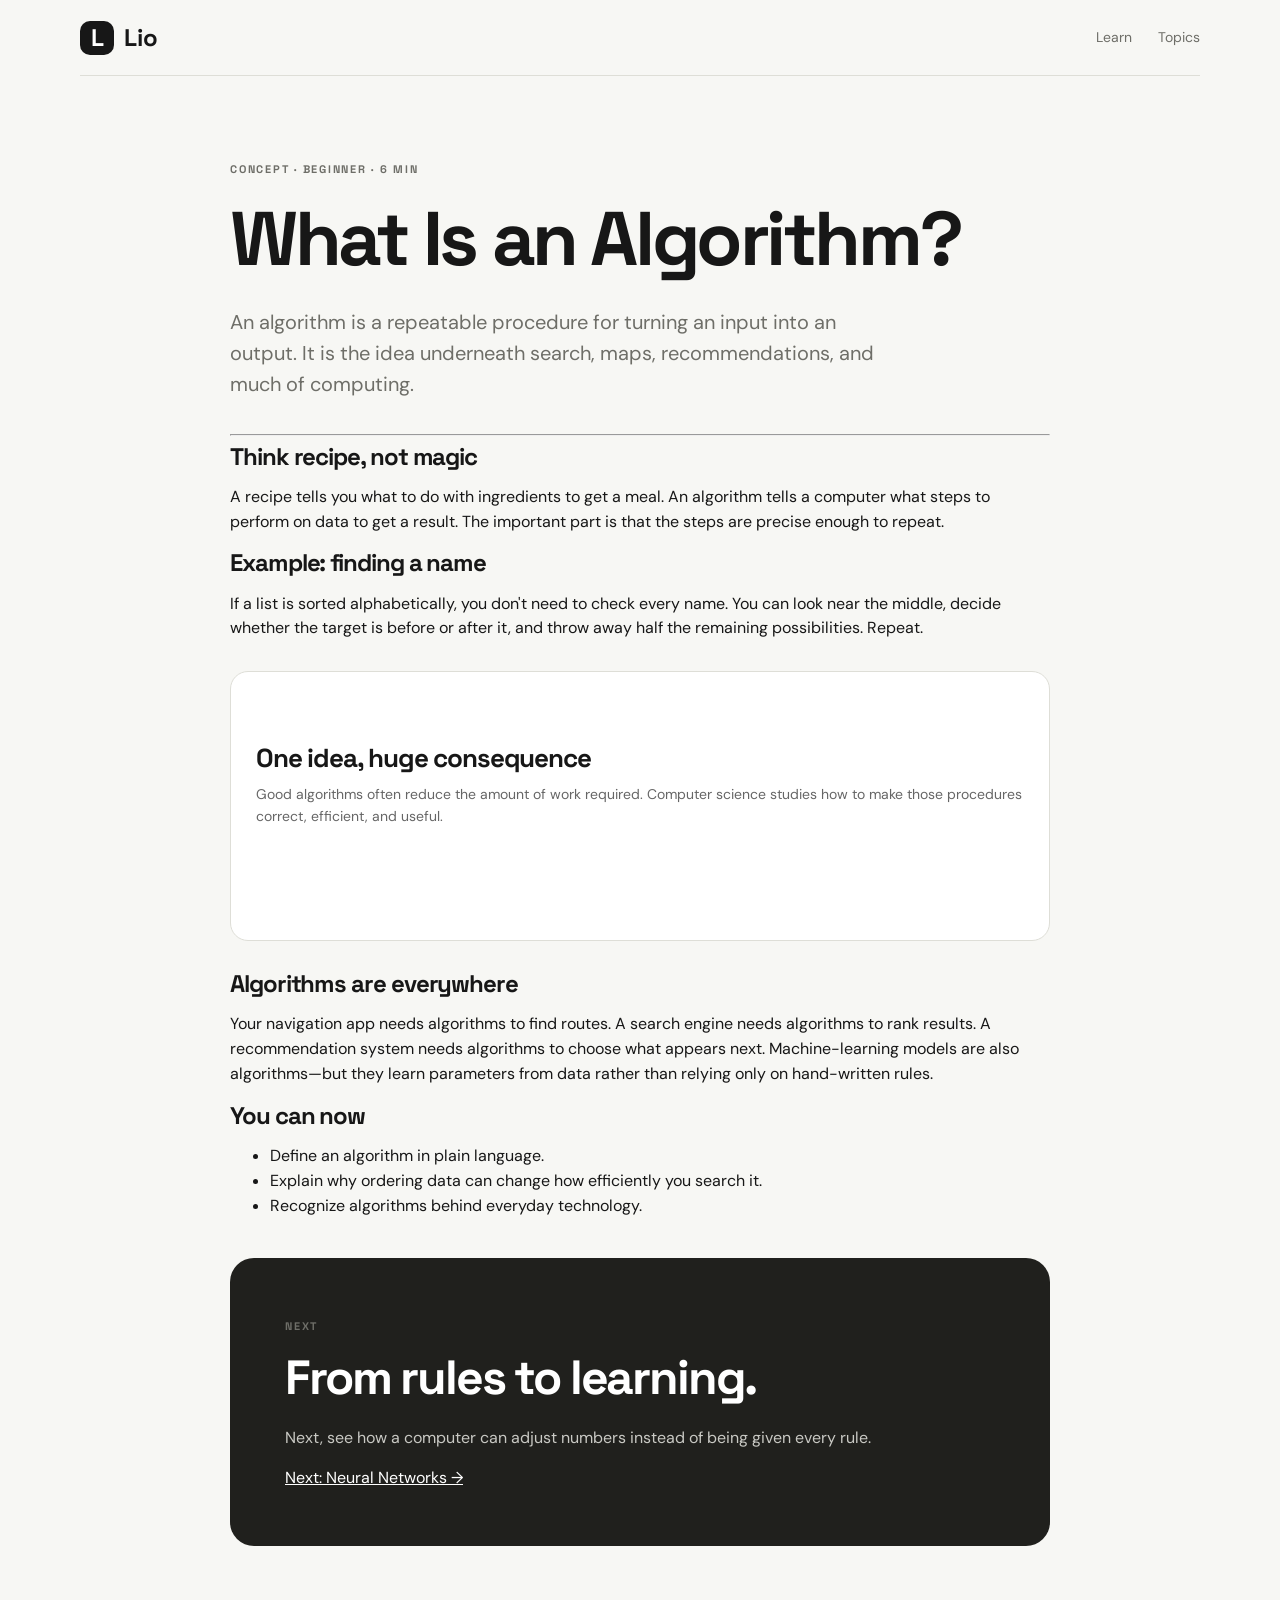
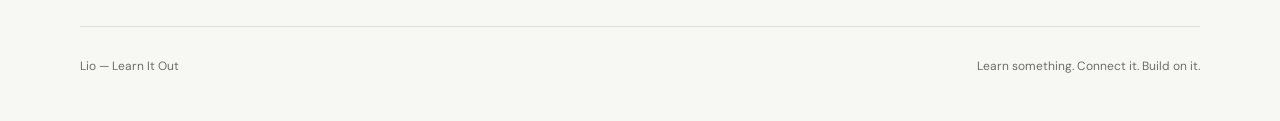
==== articles/algorithms.html @ 34b7eea7 "Add beginner algorithms lesson" ====
<!doctype html><html lang="en"><head><meta charset="utf-8"><meta name="viewport" content="width=device-width,initial-scale=1"><title>What Is an Algorithm? — Lio</title><link rel="stylesheet" href="../styles.css"></head><body><header class="nav wrap"><a class="brand" href="../index.html"><span class="logo">L</span><span>Lio</span></a><nav><a href="../index.html#learn">Learn</a><a href="../index.html#topics">Topics</a></nav></header><main class="wrap" style="max-width:820px"><article style="padding:80px 0"><span class="kicker">CONCEPT · BEGINNER · 6 MIN</span><h1 style="font-size:clamp(44px,7vw,76px);margin-top:18px">What Is an Algorithm?</h1><p class="hero-copy">An algorithm is a repeatable procedure for turning an input into an output. It is the idea underneath search, maps, recommendations, and much of computing.</p><hr><h2>Think recipe, not magic</h2><p>A recipe tells you what to do with ingredients to get a meal. An algorithm tells a computer what steps to perform on data to get a result. The important part is that the steps are precise enough to repeat.</p><h2>Example: finding a name</h2><p>If a list is sorted alphabetically, you don't need to check every name. You can look near the middle, decide whether the target is before or after it, and throw away half the remaining possibilities. Repeat.</p><div class="card" style="margin:30px 0"><h3>One idea, huge consequence</h3><p>Good algorithms often reduce the amount of work required. Computer science studies how to make those procedures correct, efficient, and useful.</p></div><h2>Algorithms are everywhere</h2><p>Your navigation app needs algorithms to find routes. A search engine needs algorithms to rank results. A recommendation system needs algorithms to choose what appears next. Machine-learning models are also algorithms—but they learn parameters from data rather than relying only on hand-written rules.</p><h2>You can now</h2><ul><li>Define an algorithm in plain language.</li><li>Explain why ordering data can change how efficiently you search it.</li><li>Recognize algorithms behind everyday technology.</li></ul><div class="about-box" style="margin-top:40px"><span class="kicker">NEXT</span><h2>From rules to learning.</h2><p>Next, see how a computer can adjust numbers instead of being given every rule.</p><a style="color:white" href="neural-networks.html">Next: Neural Networks →</a></div></article></main><footer class="wrap footer"><span>Lio — Learn It Out</span><span>Learn something. Connect it. Build on it.</span></footer></body></html>
---- styles.css ----
@import url('https://fonts.googleapis.com/css2?family=DM+Sans:wght@400;500;600;700&family=Space+Grotesk:wght@500;600;700&display=swap');
:root{--bg:#f7f7f4;--ink:#171717;--muted:#6e6e68;--line:#deded7;--card:#fff;--accent:#b8ef45;--accent2:#d9c7ff;--dark:#20201d}*{box-sizing:border-box}html{scroll-behavior:smooth}body{margin:0;background:var(--bg);color:var(--ink);font-family:'DM Sans',sans-serif;line-height:1.55}.wrap{width:min(1120px,calc(100% - 40px));margin:auto}.nav{height:76px;display:flex;align-items:center;justify-content:space-between;border-bottom:1px solid var(--line)}.brand{display:flex;align-items:center;gap:10px;color:inherit;text-decoration:none;font:700 24px 'Space Grotesk'}.logo{width:34px;height:34px;display:grid;place-items:center;border-radius:10px;background:var(--ink);color:white}.nav nav{display:flex;gap:26px}.nav nav a,.quiet{color:var(--muted);text-decoration:none;font-size:14px}.nav nav a:hover,.quiet:hover{color:var(--ink)}.hero{padding:105px 0 92px}.eyebrow,.kicker{font:700 11px 'Space Grotesk';letter-spacing:.16em;color:var(--muted)}h1,h2,h3{font-family:'Space Grotesk';line-height:1.05;letter-spacing:-.045em;margin:0}h1{font-size:clamp(52px,8vw,92px);max-width:900px;margin-top:18px}h1 em,h2 em{font-style:normal;background:var(--accent);padding:0 .08em}.hero-copy{font-size:20px;color:var(--muted);max-width:650px;margin:28px 0 34px}.hero-actions{display:flex;align-items:center;gap:22px}.primary{border:0;background:var(--dark);color:#fff;padding:15px 20px;border-radius:12px;font:600 14px 'DM Sans';cursor:pointer;transition:.2s}.primary:hover{transform:translateY(-2px);box-shadow:0 8px 20px #0002}.primary span{margin-left:14px}.signal{margin-top:32px;color:var(--muted);font-size:12px;display:flex;align-items:center;gap:8px}.signal span{width:7px;height:7px;border-radius:50%;background:#7dbd19}.path{padding:70px 0}.section-head{display:flex;justify-content:space-between;align-items:end;gap:30px;margin-bottom:30px}.section-head h2{font-size:44px;margin-top:10px}.section-head h2 span{color:var(--muted)}.section-head p{max-width:390px;color:var(--muted);font-size:14px}.cards{display:grid;grid-template-columns:1.25fr 1fr 1fr;gap:14px}.card{background:var(--card);border:1px solid var(--line);border-radius:18px;padding:25px;min-height:270px;display:flex;flex-direction:column;transition:.2s}.card:hover{transform:translateY(-4px);box-shadow:0 15px 35px #0000000c}.card.featured{background:var(--accent)}.card-top{display:flex;justify-content:space-between;color:#666;font-size:12px}.tag{font-weight:700;letter-spacing:.08em;font-size:10px}.card h3{font-size:26px;margin:48px 0 12px}.card p{font-size:14px;color:#666;margin:0}.card.featured p{color:#303029}.card a{margin-top:auto;color:inherit;text-decoration:none;font-weight:700;font-size:13px}.topics{padding:75px 0}.topic-grid{display:grid;grid-template-columns:repeat(3,1fr);gap:10px}.topic-grid button{border:1px solid var(--line);background:transparent;border-radius:14px;padding:21px;text-align:left;font:600 15px 'DM Sans';cursor:pointer;display:flex;justify-content:space-between}.topic-grid button:hover{background:#fff}.about{padding:70px 0}.about-box{background:var(--dark);color:#fff;border-radius:24px;padding:55px;max-width:850px}.about-box h2{font-size:48px;margin:15px 0 22px}.about-box p{color:#c9c9c4;max-width:650px}.footer{padding:30px 0 45px;border-top:1px solid var(--line);display:flex;justify-content:space-between;color:var(--muted);font-size:12px}.modal{position:fixed;inset:0;background:#0008;display:grid;place-items:center;padding:20px;z-index:5}.modal.hidden{display:none}.modal-card{position:relative;background:var(--bg);width:min(560px,100%);border-radius:22px;padding:34px}.modal-card h2{font-size:38px;margin:10px 0}.modal-card p{color:var(--muted)}.close{position:absolute;right:18px;top:14px;border:0;background:transparent;font-size:28px;cursor:pointer}.choices{display:grid;grid-template-columns:1fr 1fr;gap:9px;margin:25px 0}.choices button{padding:13px;border:1px solid var(--line);background:#fff;border-radius:10px;text-align:left;cursor:pointer}.choices button.selected{background:var(--accent);border-color:var(--ink)}.full{width:100%}@media(max-width:800px){.nav nav{display:none}.hero{padding:70px 0}.cards,.topic-grid{grid-template-columns:1fr}.section-head{display:block}.section-head p{margin-top:18px}.about-box{padding:34px}.about-box h2{font-size:38px}.footer{display:block}.footer span+span{display:block;margin-top:8px}}
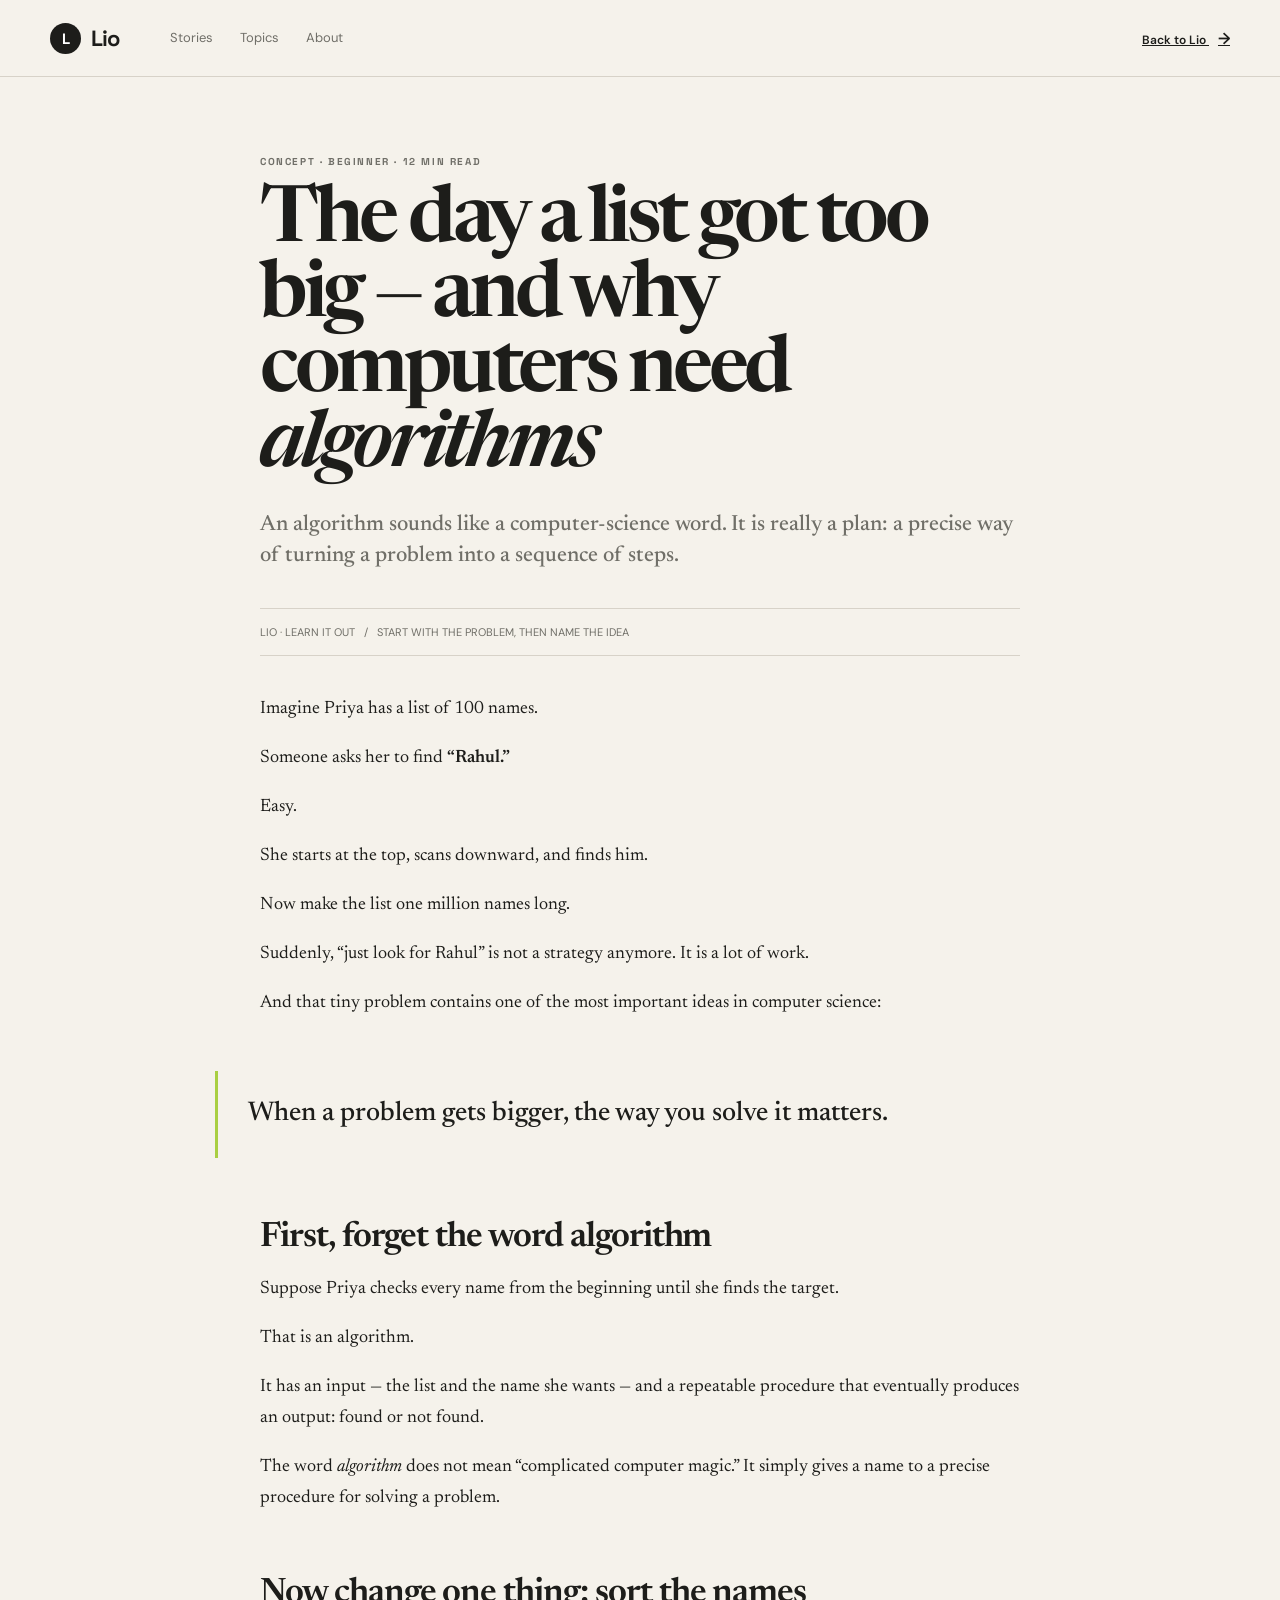
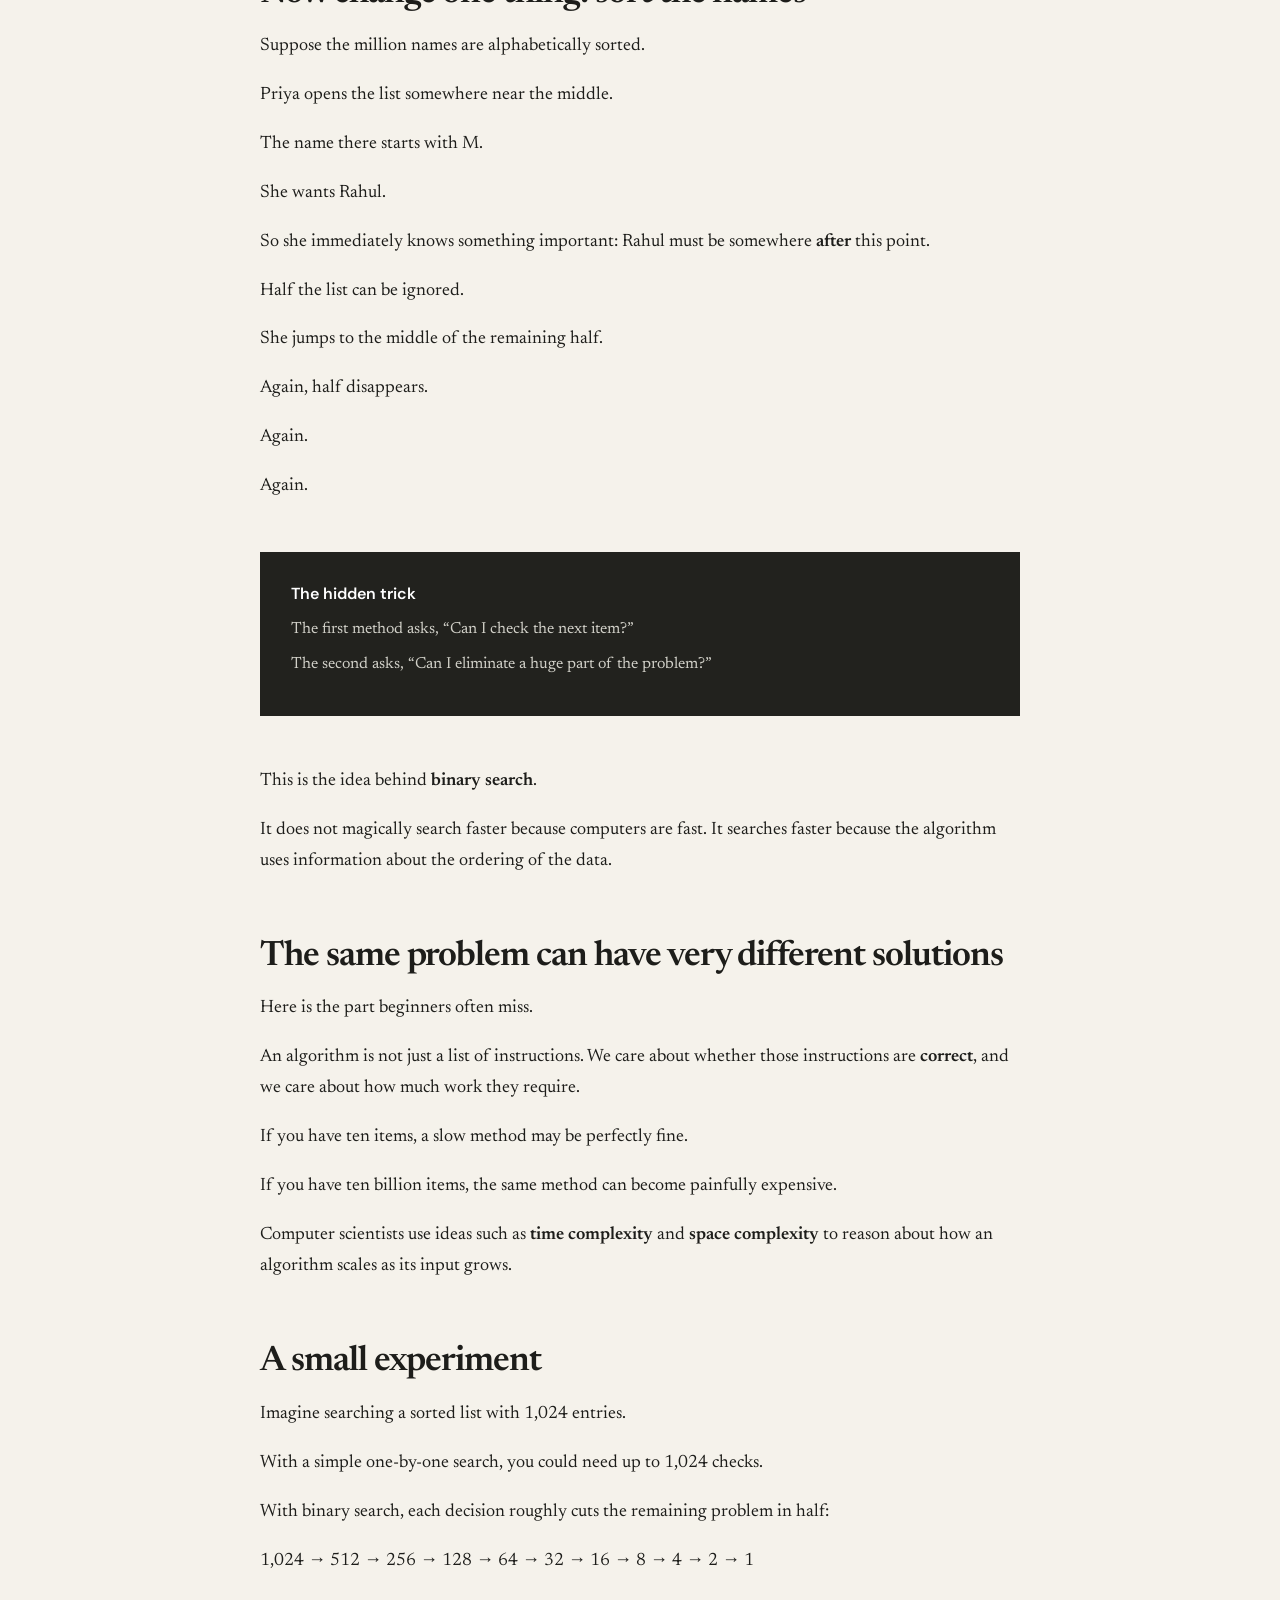
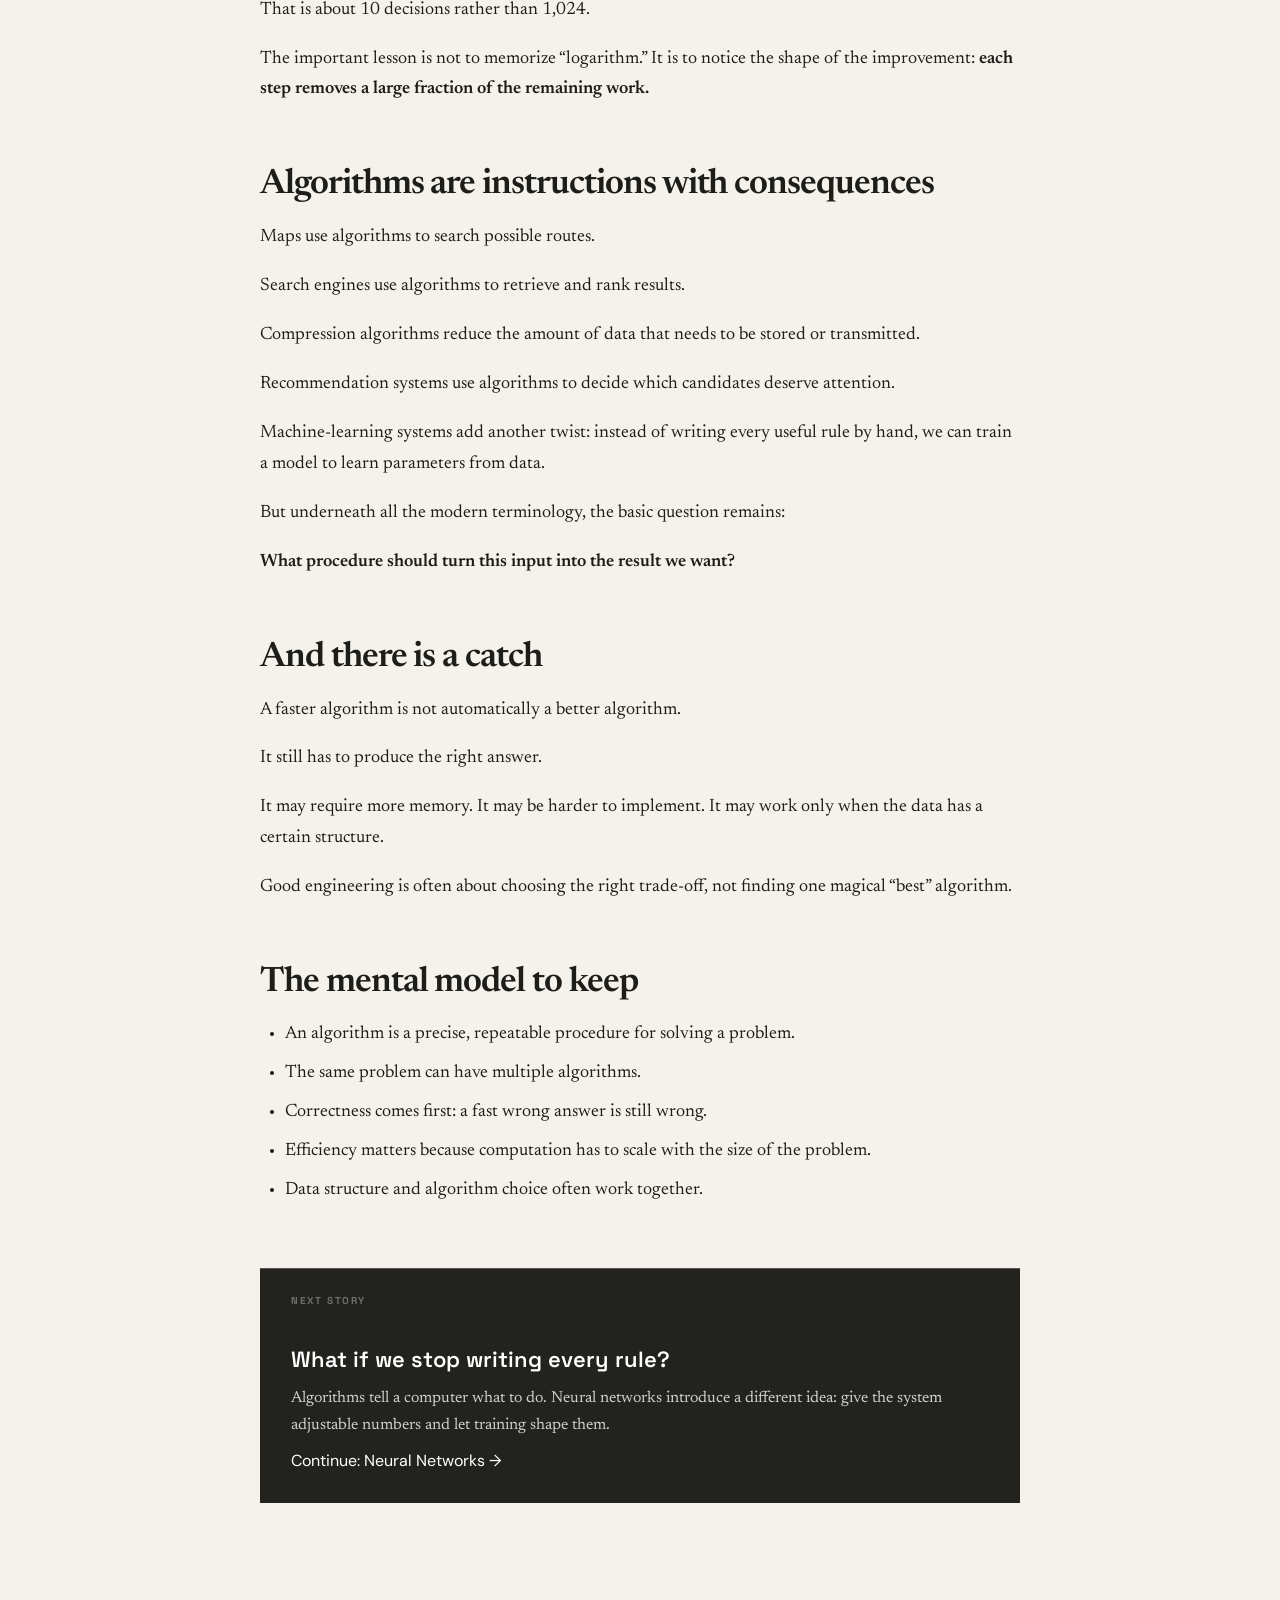
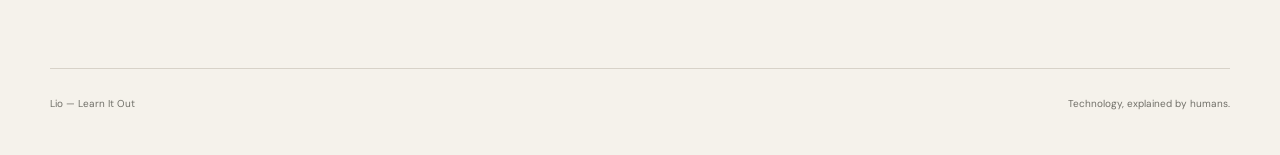
==== commit 4da5cc08: "Rewrite algorithm article as story-driven learning experience" ====
--- a/articles/algorithms.html
+++ b/articles/algorithms.html
@@ -1 +1,91 @@
-<!doctype html><html lang="en"><head><meta charset="utf-8"><meta name="viewport" content="width=device-width,initial-scale=1"><title>What Is an Algorithm? — Lio</title><link rel="stylesheet" href="../styles.css"></head><body><header class="nav wrap"><a class="brand" href="../index.html"><span class="logo">L</span><span>Lio</span></a><nav><a href="../index.html#learn">Learn</a><a href="../index.html#topics">Topics</a></nav></header><main class="wrap" style="max-width:820px"><article style="padding:80px 0"><span class="kicker">CONCEPT · BEGINNER · 6 MIN</span><h1 style="font-size:clamp(44px,7vw,76px);margin-top:18px">What Is an Algorithm?</h1><p class="hero-copy">An algorithm is a repeatable procedure for turning an input into an output. It is the idea underneath search, maps, recommendations, and much of computing.</p><hr><h2>Think recipe, not magic</h2><p>A recipe tells you what to do with ingredients to get a meal. An algorithm tells a computer what steps to perform on data to get a result. The important part is that the steps are precise enough to repeat.</p><h2>Example: finding a name</h2><p>If a list is sorted alphabetically, you don't need to check every name. You can look near the middle, decide whether the target is before or after it, and throw away half the remaining possibilities. Repeat.</p><div class="card" style="margin:30px 0"><h3>One idea, huge consequence</h3><p>Good algorithms often reduce the amount of work required. Computer science studies how to make those procedures correct, efficient, and useful.</p></div><h2>Algorithms are everywhere</h2><p>Your navigation app needs algorithms to find routes. A search engine needs algorithms to rank results. A recommendation system needs algorithms to choose what appears next. Machine-learning models are also algorithms—but they learn parameters from data rather than relying only on hand-written rules.</p><h2>You can now</h2><ul><li>Define an algorithm in plain language.</li><li>Explain why ordering data can change how efficiently you search it.</li><li>Recognize algorithms behind everyday technology.</li></ul><div class="about-box" style="margin-top:40px"><span class="kicker">NEXT</span><h2>From rules to learning.</h2><p>Next, see how a computer can adjust numbers instead of being given every rule.</p><a style="color:white" href="neural-networks.html">Next: Neural Networks →</a></div></article></main><footer class="wrap footer"><span>Lio — Learn It Out</span><span>Learn something. Connect it. Build on it.</span></footer></body></html>+<!doctype html>
+<html lang="en">
+<head>
+<meta charset="utf-8"><meta name="viewport" content="width=device-width,initial-scale=1">
+<meta name="description" content="A story-driven beginner guide to algorithms, from finding a name in a list to understanding why efficiency matters.">
+<title>The Day a List Got Too Big — Lio</title><link rel="stylesheet" href="../styles.css">
+</head>
+<body>
+<header class="site-header"><div class="nav wrap"><a class="brand" href="../index.html"><span class="brand-mark">L</span><span>Lio</span></a><nav><a href="../index.html#stories">Stories</a><a href="../index.html#topics">Topics</a><a href="../index.html#about">About</a></nav><a class="nav-cta" href="../index.html">Back to Lio <span>→</span></a></div></header>
+<main class="wrap"><article class="article">
+<span class="kicker">CONCEPT · BEGINNER · 12 MIN READ</span>
+<h1>The day a list got too big — and why computers need <em>algorithms</em></h1>
+<p class="dek">An algorithm sounds like a computer-science word. It is really a plan: a precise way of turning a problem into a sequence of steps.</p>
+<div class="byline">LIO · LEARN IT OUT &nbsp; / &nbsp; START WITH THE PROBLEM, THEN NAME THE IDEA</div>
+
+<p>Imagine Priya has a list of 100 names.</p>
+<p>Someone asks her to find <strong>“Rahul.”</strong></p>
+<p>Easy.</p>
+<p>She starts at the top, scans downward, and finds him.</p>
+<p>Now make the list one million names long.</p>
+<p>Suddenly, “just look for Rahul” is not a strategy anymore. It is a lot of work.</p>
+<p>And that tiny problem contains one of the most important ideas in computer science:</p>
+<div class="pullquote">When a problem gets bigger, the way you solve it matters.</div>
+
+<h2>First, forget the word algorithm</h2>
+<p>Suppose Priya checks every name from the beginning until she finds the target.</p>
+<p>That is an algorithm.</p>
+<p>It has an input — the list and the name she wants — and a repeatable procedure that eventually produces an output: found or not found.</p>
+<p>The word <em>algorithm</em> does not mean “complicated computer magic.” It simply gives a name to a precise procedure for solving a problem.</p>
+
+<h2>Now change one thing: sort the names</h2>
+<p>Suppose the million names are alphabetically sorted.</p>
+<p>Priya opens the list somewhere near the middle.</p>
+<p>The name there starts with M.</p>
+<p>She wants Rahul.</p>
+<p>So she immediately knows something important: Rahul must be somewhere <strong>after</strong> this point.</p>
+<p>Half the list can be ignored.</p>
+<p>She jumps to the middle of the remaining half.</p>
+<p>Again, half disappears.</p>
+<p>Again.</p>
+<p>Again.</p>
+
+<div class="lesson"><strong>The hidden trick</strong><p>The first method asks, “Can I check the next item?”</p><p>The second asks, “Can I eliminate a huge part of the problem?”</p></div>
+
+<p>This is the idea behind <strong>binary search</strong>.</p>
+<p>It does not magically search faster because computers are fast. It searches faster because the algorithm uses information about the ordering of the data.</p>
+
+<h2>The same problem can have very different solutions</h2>
+<p>Here is the part beginners often miss.</p>
+<p>An algorithm is not just a list of instructions. We care about whether those instructions are <strong>correct</strong>, and we care about how much work they require.</p>
+<p>If you have ten items, a slow method may be perfectly fine.</p>
+<p>If you have ten billion items, the same method can become painfully expensive.</p>
+<p>Computer scientists use ideas such as <strong>time complexity</strong> and <strong>space complexity</strong> to reason about how an algorithm scales as its input grows.</p>
+
+<h2>A small experiment</h2>
+<p>Imagine searching a sorted list with 1,024 entries.</p>
+<p>With a simple one-by-one search, you could need up to 1,024 checks.</p>
+<p>With binary search, each decision roughly cuts the remaining problem in half:</p>
+<div class="code-story"><p>1,024 → 512 → 256 → 128 → 64 → 32 → 16 → 8 → 4 → 2 → 1</p></div>
+<p>That is about 10 decisions rather than 1,024.</p>
+<p>The important lesson is not to memorize “logarithm.” It is to notice the shape of the improvement: <strong>each step removes a large fraction of the remaining work.</strong></p>
+
+<h2>Algorithms are instructions with consequences</h2>
+<p>Maps use algorithms to search possible routes.</p>
+<p>Search engines use algorithms to retrieve and rank results.</p>
+<p>Compression algorithms reduce the amount of data that needs to be stored or transmitted.</p>
+<p>Recommendation systems use algorithms to decide which candidates deserve attention.</p>
+<p>Machine-learning systems add another twist: instead of writing every useful rule by hand, we can train a model to learn parameters from data.</p>
+<p>But underneath all the modern terminology, the basic question remains:</p>
+<p><strong>What procedure should turn this input into the result we want?</strong></p>
+
+<h2>And there is a catch</h2>
+<p>A faster algorithm is not automatically a better algorithm.</p>
+<p>It still has to produce the right answer.</p>
+<p>It may require more memory. It may be harder to implement. It may work only when the data has a certain structure.</p>
+<p>Good engineering is often about choosing the right trade-off, not finding one magical “best” algorithm.</p>
+
+<h2>The mental model to keep</h2>
+<ul>
+<li>An algorithm is a precise, repeatable procedure for solving a problem.</li>
+<li>The same problem can have multiple algorithms.</li>
+<li>Correctness comes first: a fast wrong answer is still wrong.</li>
+<li>Efficiency matters because computation has to scale with the size of the problem.</li>
+<li>Data structure and algorithm choice often work together.</li>
+</ul>
+
+<div class="next lesson"><span class="kicker">NEXT STORY</span><h3>What if we stop writing every rule?</h3><p>Algorithms tell a computer what to do. Neural networks introduce a different idea: give the system adjustable numbers and let training shape them.</p><a href="neural-networks.html">Continue: Neural Networks →</a></div>
+</article></main>
+<footer class="footer wrap"><span>Lio — Learn It Out</span><span>Technology, explained by humans.</span></footer>
+<script src="../app.js"></script>
+</body></html>
--- a/styles.css
+++ b/styles.css
@@ -1,2 +1,2 @@
-@import url('https://fonts.googleapis.com/css2?family=DM+Sans:wght@400;500;600;700&family=Space+Grotesk:wght@500;600;700&display=swap');
-:root{--bg:#f7f7f4;--ink:#171717;--muted:#6e6e68;--line:#deded7;--card:#fff;--accent:#b8ef45;--accent2:#d9c7ff;--dark:#20201d}*{box-sizing:border-box}html{scroll-behavior:smooth}body{margin:0;background:var(--bg);color:var(--ink);font-family:'DM Sans',sans-serif;line-height:1.55}.wrap{width:min(1120px,calc(100% - 40px));margin:auto}.nav{height:76px;display:flex;align-items:center;justify-content:space-between;border-bottom:1px solid var(--line)}.brand{display:flex;align-items:center;gap:10px;color:inherit;text-decoration:none;font:700 24px 'Space Grotesk'}.logo{width:34px;height:34px;display:grid;place-items:center;border-radius:10px;background:var(--ink);color:white}.nav nav{display:flex;gap:26px}.nav nav a,.quiet{color:var(--muted);text-decoration:none;font-size:14px}.nav nav a:hover,.quiet:hover{color:var(--ink)}.hero{padding:105px 0 92px}.eyebrow,.kicker{font:700 11px 'Space Grotesk';letter-spacing:.16em;color:var(--muted)}h1,h2,h3{font-family:'Space Grotesk';line-height:1.05;letter-spacing:-.045em;margin:0}h1{font-size:clamp(52px,8vw,92px);max-width:900px;margin-top:18px}h1 em,h2 em{font-style:normal;background:var(--accent);padding:0 .08em}.hero-copy{font-size:20px;color:var(--muted);max-width:650px;margin:28px 0 34px}.hero-actions{display:flex;align-items:center;gap:22px}.primary{border:0;background:var(--dark);color:#fff;padding:15px 20px;border-radius:12px;font:600 14px 'DM Sans';cursor:pointer;transition:.2s}.primary:hover{transform:translateY(-2px);box-shadow:0 8px 20px #0002}.primary span{margin-left:14px}.signal{margin-top:32px;color:var(--muted);font-size:12px;display:flex;align-items:center;gap:8px}.signal span{width:7px;height:7px;border-radius:50%;background:#7dbd19}.path{padding:70px 0}.section-head{display:flex;justify-content:space-between;align-items:end;gap:30px;margin-bottom:30px}.section-head h2{font-size:44px;margin-top:10px}.section-head h2 span{color:var(--muted)}.section-head p{max-width:390px;color:var(--muted);font-size:14px}.cards{display:grid;grid-template-columns:1.25fr 1fr 1fr;gap:14px}.card{background:var(--card);border:1px solid var(--line);border-radius:18px;padding:25px;min-height:270px;display:flex;flex-direction:column;transition:.2s}.card:hover{transform:translateY(-4px);box-shadow:0 15px 35px #0000000c}.card.featured{background:var(--accent)}.card-top{display:flex;justify-content:space-between;color:#666;font-size:12px}.tag{font-weight:700;letter-spacing:.08em;font-size:10px}.card h3{font-size:26px;margin:48px 0 12px}.card p{font-size:14px;color:#666;margin:0}.card.featured p{color:#303029}.card a{margin-top:auto;color:inherit;text-decoration:none;font-weight:700;font-size:13px}.topics{padding:75px 0}.topic-grid{display:grid;grid-template-columns:repeat(3,1fr);gap:10px}.topic-grid button{border:1px solid var(--line);background:transparent;border-radius:14px;padding:21px;text-align:left;font:600 15px 'DM Sans';cursor:pointer;display:flex;justify-content:space-between}.topic-grid button:hover{background:#fff}.about{padding:70px 0}.about-box{background:var(--dark);color:#fff;border-radius:24px;padding:55px;max-width:850px}.about-box h2{font-size:48px;margin:15px 0 22px}.about-box p{color:#c9c9c4;max-width:650px}.footer{padding:30px 0 45px;border-top:1px solid var(--line);display:flex;justify-content:space-between;color:var(--muted);font-size:12px}.modal{position:fixed;inset:0;background:#0008;display:grid;place-items:center;padding:20px;z-index:5}.modal.hidden{display:none}.modal-card{position:relative;background:var(--bg);width:min(560px,100%);border-radius:22px;padding:34px}.modal-card h2{font-size:38px;margin:10px 0}.modal-card p{color:var(--muted)}.close{position:absolute;right:18px;top:14px;border:0;background:transparent;font-size:28px;cursor:pointer}.choices{display:grid;grid-template-columns:1fr 1fr;gap:9px;margin:25px 0}.choices button{padding:13px;border:1px solid var(--line);background:#fff;border-radius:10px;text-align:left;cursor:pointer}.choices button.selected{background:var(--accent);border-color:var(--ink)}.full{width:100%}@media(max-width:800px){.nav nav{display:none}.hero{padding:70px 0}.cards,.topic-grid{grid-template-columns:1fr}.section-head{display:block}.section-head p{margin-top:18px}.about-box{padding:34px}.about-box h2{font-size:38px}.footer{display:block}.footer span+span{display:block;margin-top:8px}}
+@import url('https://fonts.googleapis.com/css2?family=DM+Sans:wght@400;500;600&family=Newsreader:opsz,wght@6..72,400;6..72,500;6..72,600&family=Space+Grotesk:wght@500;600;700&display=swap');
+:root{--bg:#f5f2eb;--paper:#fbfaf7;--ink:#1d1d1a;--muted:#706f68;--line:#d7d2c8;--accent:#c9ef63;--accent-dark:#a9cf42;--serif:'Newsreader',Georgia,serif;--sans:'DM Sans',Arial,sans-serif;--display:'Space Grotesk',Arial,sans-serif}*{box-sizing:border-box}html{scroll-behavior:smooth}body{margin:0;background:var(--bg);color:var(--ink);font-family:var(--sans);line-height:1.65}a{color:inherit}.wrap{width:min(1180px,calc(100% - 56px));margin-inline:auto}.site-header{border-bottom:1px solid var(--line);background:rgba(245,242,235,.94);position:sticky;top:0;z-index:4;backdrop-filter:blur(12px)}.nav{height:76px;display:flex;align-items:center}.brand{display:flex;align-items:center;gap:10px;text-decoration:none;font:700 22px var(--display);letter-spacing:-.055em}.brand-mark{width:31px;height:31px;border-radius:50%;display:grid;place-items:center;background:var(--ink);color:#fff;font-size:15px}.nav nav{display:flex;gap:27px;margin-left:52px}.nav nav a{font-size:13px;color:var(--muted);text-decoration:none}.nav nav a:hover{color:var(--ink)}.nav-cta{margin-left:auto;background:none;border:0;font:600 12px var(--sans);cursor:pointer;padding:8px 0}.nav-cta span{margin-left:9px;font-size:16px}.primary{border:0;background:var(--ink);color:#fff;border-radius:3px;padding:14px 17px;font:600 12px var(--sans);cursor:pointer;transition:transform .2s}.primary:hover{transform:translateY(-2px)}.primary span{margin-left:14px;font-size:15px}.quiet-link{font-size:12px;text-decoration:none;color:var(--muted);border-bottom:1px solid var(--muted);padding-bottom:2px}.kicker{font:700 10px var(--display);letter-spacing:.16em;color:var(--muted);margin:0}.hero{display:grid;grid-template-columns:1.02fr .98fr;gap:54px;padding:92px 0 88px;border-bottom:1px solid var(--line);align-items:center}.hero-copy h1{font:600 clamp(56px,7.1vw,92px) var(--serif);line-height:.91;letter-spacing:-.06em;margin:22px 0 29px;max-width:730px}.hero-copy h1 i{font-style:italic}.hero-dek{font:400 19px var(--serif);color:var(--muted);max-width:650px;line-height:1.55}.hero-actions{display:flex;gap:26px;align-items:center;margin-top:34px}.hero-proof{display:flex;gap:18px;flex-wrap:wrap;margin-top:45px;padding-top:18px;border-top:1px solid var(--line);font:700 9px var(--display);letter-spacing:.1em;color:var(--muted)}.hero-art{background:var(--paper);border:1px solid var(--line);padding:18px;box-shadow:12px 12px 0 #e7e2d8}.hero-art img{display:block;width:100%;margin-top:26px}.art-label{font:700 9px var(--display);letter-spacing:.14em;color:var(--muted)}.manifesto{padding:80px 0 88px;border-bottom:1px solid var(--line)}.manifesto-grid{display:grid;grid-template-columns:1fr 1fr;gap:100px;align-items:start}.manifesto h2{font:600 48px var(--serif);line-height:1;letter-spacing:-.045em;margin:12px 0}.manifesto-grid p:last-child{font:18px var(--serif);color:var(--muted);max-width:520px;margin:8px 0}.path-section{padding:100px 0 110px}.section-heading{display:grid;grid-template-columns:1fr 1fr;gap:60px;align-items:end;margin-bottom:42px}.section-heading h2{font:600 clamp(42px,5vw,62px) var(--serif);letter-spacing:-.05em;line-height:.95;margin:9px 0}.section-heading>p{font:17px var(--serif);color:var(--muted);max-width:470px;margin:0}.path-feature{display:grid;grid-template-columns:1.05fr .95fr;border-top:1px solid var(--ink);border-bottom:1px solid var(--line)}.path-visual{background:var(--paper);border-right:1px solid var(--line);padding:25px;display:flex;align-items:center}.path-visual img{width:100%;display:block}.path-copy{padding:55px 55px;display:flex;flex-direction:column;justify-content:center}.path-copy h3{font:600 43px var(--serif);line-height:1;letter-spacing:-.045em;margin:20px 0}.path-copy p:not(.story-meta){font:17px var(--serif);color:var(--muted);max-width:520px}.story-meta{display:flex;gap:17px;font:700 9px var(--display);letter-spacing:.14em;color:var(--muted)}.story-link{font:600 12px var(--sans);text-decoration:none;margin-top:25px;width:max-content;border-bottom:1px solid var(--ink);padding-bottom:3px}.story-link span{margin-left:10px}.path-list{border-top:1px solid var(--ink);margin-top:34px}.path-list a{display:grid;grid-template-columns:45px 1fr 65px;gap:20px;align-items:center;text-decoration:none;border-bottom:1px solid var(--line);padding:17px 3px;transition:padding .18s,background .18s}.path-list a:hover{padding-left:12px;background:var(--paper)}.path-list b{font:700 9px var(--display);color:var(--muted)}.path-list span{font:500 21px var(--serif)}.path-list small{font:700 9px var(--display);letter-spacing:.1em;color:var(--muted);text-align:right}.stories-section{padding:95px 0 105px;border-top:1px solid var(--line)}.story-list{border-top:1px solid var(--ink)}.story-row{display:grid;grid-template-columns:55px minmax(0,1fr) 210px;gap:30px;padding:35px 4px;border-bottom:1px solid var(--line);align-items:start}.row-number{font:500 11px var(--display);color:var(--muted);padding-top:4px}.row-copy h3{font:600 clamp(27px,3vw,38px) var(--serif);line-height:1.08;letter-spacing:-.03em;margin:10px 0 11px;max-width:780px}.row-copy h3 a{text-decoration:none}.row-copy h3 a:hover{text-decoration:underline;text-underline-offset:5px}.row-copy p{font-size:13px;color:var(--muted);max-width:730px;margin:0}.mini-art{min-height:125px;background:var(--paper);border:1px solid var(--line);display:flex;align-items:center;justify-content:center;gap:8px;flex-wrap:wrap;padding:22px;font:700 9px var(--display);letter-spacing:.12em;color:var(--muted)}.mini-art b{font-size:16px;color:var(--ink)}.about-section{padding:0 0 115px}.about-grid{border-top:1px solid var(--ink);padding-top:58px;display:grid;grid-template-columns:1fr 1fr;gap:100px}.about-grid h2{font:500 clamp(38px,4.5vw,58px) var(--serif);line-height:1.02;letter-spacing:-.045em;margin:10px 0}.about-copy p{font:18px var(--serif);color:var(--muted);max-width:520px}.principles{display:flex;flex-wrap:wrap;gap:7px;margin-top:28px}.principles span{border:1px solid var(--line);padding:7px 10px;font:600 9px var(--display);letter-spacing:.08em;color:var(--muted)}.footer{border-top:1px solid var(--line);padding:27px 0 42px;display:flex;justify-content:space-between;color:var(--muted);font-size:10px}.modal{position:fixed;inset:0;background:rgba(20,20,17,.48);display:grid;place-items:center;padding:20px;z-index:10}.modal.hidden{display:none}.modal-card{position:relative;width:min(560px,100%);background:var(--paper);padding:42px;border:1px solid var(--ink);box-shadow:0 18px 60px rgba(0,0,0,.12)}.modal-card h2{font:600 39px var(--serif);line-height:1;letter-spacing:-.04em;margin:13px 0 16px}.modal-card p:not(.kicker){font-size:13px;color:var(--muted)}.close{position:absolute;top:12px;right:16px;border:0;background:none;font-size:27px;cursor:pointer;color:var(--muted)}.choices{display:grid;grid-template-columns:1fr 1fr;gap:7px;margin:26px 0}.choices button{border:1px solid var(--line);background:var(--bg);padding:12px;text-align:left;font:500 12px var(--sans);cursor:pointer}.choices button.selected{background:var(--accent);border-color:var(--ink)}.full{width:100%}.reading-progress{position:fixed;left:0;top:0;width:100%;height:3px;z-index:30;background:transparent}.reading-progress span{display:block;width:0;height:100%;background:var(--accent-dark);transition:width .05s linear}.article{padding:78px 0 115px;max-width:760px;margin:auto}.article .kicker{display:block;margin-bottom:18px}.article h1{font:600 clamp(49px,7vw,78px) var(--serif);line-height:.96;letter-spacing:-.055em;margin:0 0 24px}.article .dek{font:500 22px var(--serif);line-height:1.45;color:var(--muted);margin:0 0 35px}.article .byline{font-size:11px;color:var(--muted);padding:14px 0;border-block:1px solid var(--line);margin-bottom:38px}.article-intro{border-left:3px solid var(--accent-dark);padding:17px 0 17px 22px;margin:0 0 48px;background:rgba(201,239,99,.08)}.article-intro strong{font:700 10px var(--display);letter-spacing:.14em;text-transform:uppercase}.article-intro p{margin:6px 0 0!important;font-size:17px!important;color:var(--ink)!important}.article h2{font:600 35px var(--serif);line-height:1.05;letter-spacing:-.03em;margin:62px 0 17px}.article h3{font:600 22px var(--display);margin:38px 0 12px}.article p,.article li{font:400 18px var(--serif);line-height:1.72}.article ul,.article ol{padding-left:25px}.article li{margin:8px 0}.article pre{overflow:auto;background:#22221e;color:#e9e7df;padding:22px;border-radius:2px;font:14px/1.6 ui-monospace,SFMono-Regular,Menlo,monospace;margin:27px 0}.article code{font:0.88em ui-monospace,SFMono-Regular,Menlo,monospace}.article .lead-visual{margin:0 0 55px;background:var(--paper);border-block:1px solid var(--line);padding:25px 10px}.article .lead-visual img{width:100%;display:block}.article .pullquote{margin:52px -45px;padding:25px 0 25px 30px;border-left:3px solid var(--accent-dark);font:500 27px var(--serif);line-height:1.35}.article .lesson{background:#22221e;color:#fff;padding:29px 31px;margin:50px 0}.article .lesson p{color:#d1d0c8;margin:8px 0;font-size:16px}.article .lesson.next{margin-top:62px;padding-top:25px;border-top:1px solid #555}.article .next a{color:#fff;text-decoration:none}.article .next a:hover{text-decoration:underline}.article a{color:inherit}.article strong{font-weight:600}.article em{font-style:italic}.definition-grid{display:grid;grid-template-columns:1fr 1fr;border-top:1px solid var(--line);margin:30px 0}.definition-grid>div{padding:18px 15px;border-bottom:1px solid var(--line)}.definition-grid>div:nth-child(odd){border-right:1px solid var(--line)}.definition-grid b{font:700 12px var(--display)}.definition-grid p{font-size:15px!important;color:var(--muted);margin:5px 0 0!important}@media(max-width:900px){.hero{grid-template-columns:1fr;padding:70px 0}.manifesto-grid,.section-heading{grid-template-columns:1fr;gap:28px}.path-feature{grid-template-columns:1fr}.path-visual{border-right:0;border-bottom:1px solid var(--line)}.path-copy{padding:45px 35px}.story-row{grid-template-columns:38px minmax(0,1fr)}.mini-art{display:none}.about-grid{grid-template-columns:1fr;gap:35px}.article .pullquote{margin-inline:0}}@media(max-width:600px){.wrap{width:min(100% - 30px,1180px)}.nav{height:66px}.nav nav{display:none}.nav-cta{font-size:11px}.hero{padding:55px 0 65px}.hero-copy h1{font-size:52px}.hero-dek{font-size:17px}.hero-actions{align-items:flex-start;flex-direction:column;gap:17px}.hero-art{box-shadow:7px 7px 0 #e7e2d8}.manifesto{padding:60px 0}.manifesto h2{font-size:40px}.path-section{padding:70px 0}.path-copy{padding:35px 23px}.path-copy h3{font-size:37px}.path-list span{font-size:18px}.path-list a{grid-template-columns:32px 1fr}.path-list small{display:none}.stories-section{padding:65px 0}.story-row{grid-template-columns:26px minmax(0,1fr);gap:12px;padding:29px 0}.row-copy h3{font-size:29px}.about-section{padding-bottom:75px}.footer{display:block}.footer span+span{display:block;margin-top:7px}.modal-card{padding:32px 24px}.choices{grid-template-columns:1fr}.article{padding:58px 0 80px}.article h1{font-size:51px}.article .dek{font-size:20px}.article p,.article li{font-size:18px}.article h2{font-size:31px}.article .pullquote{font-size:24px;padding-left:22px}.definition-grid{grid-template-columns:1fr}.definition-grid>div:nth-child(odd){border-right:0}}
